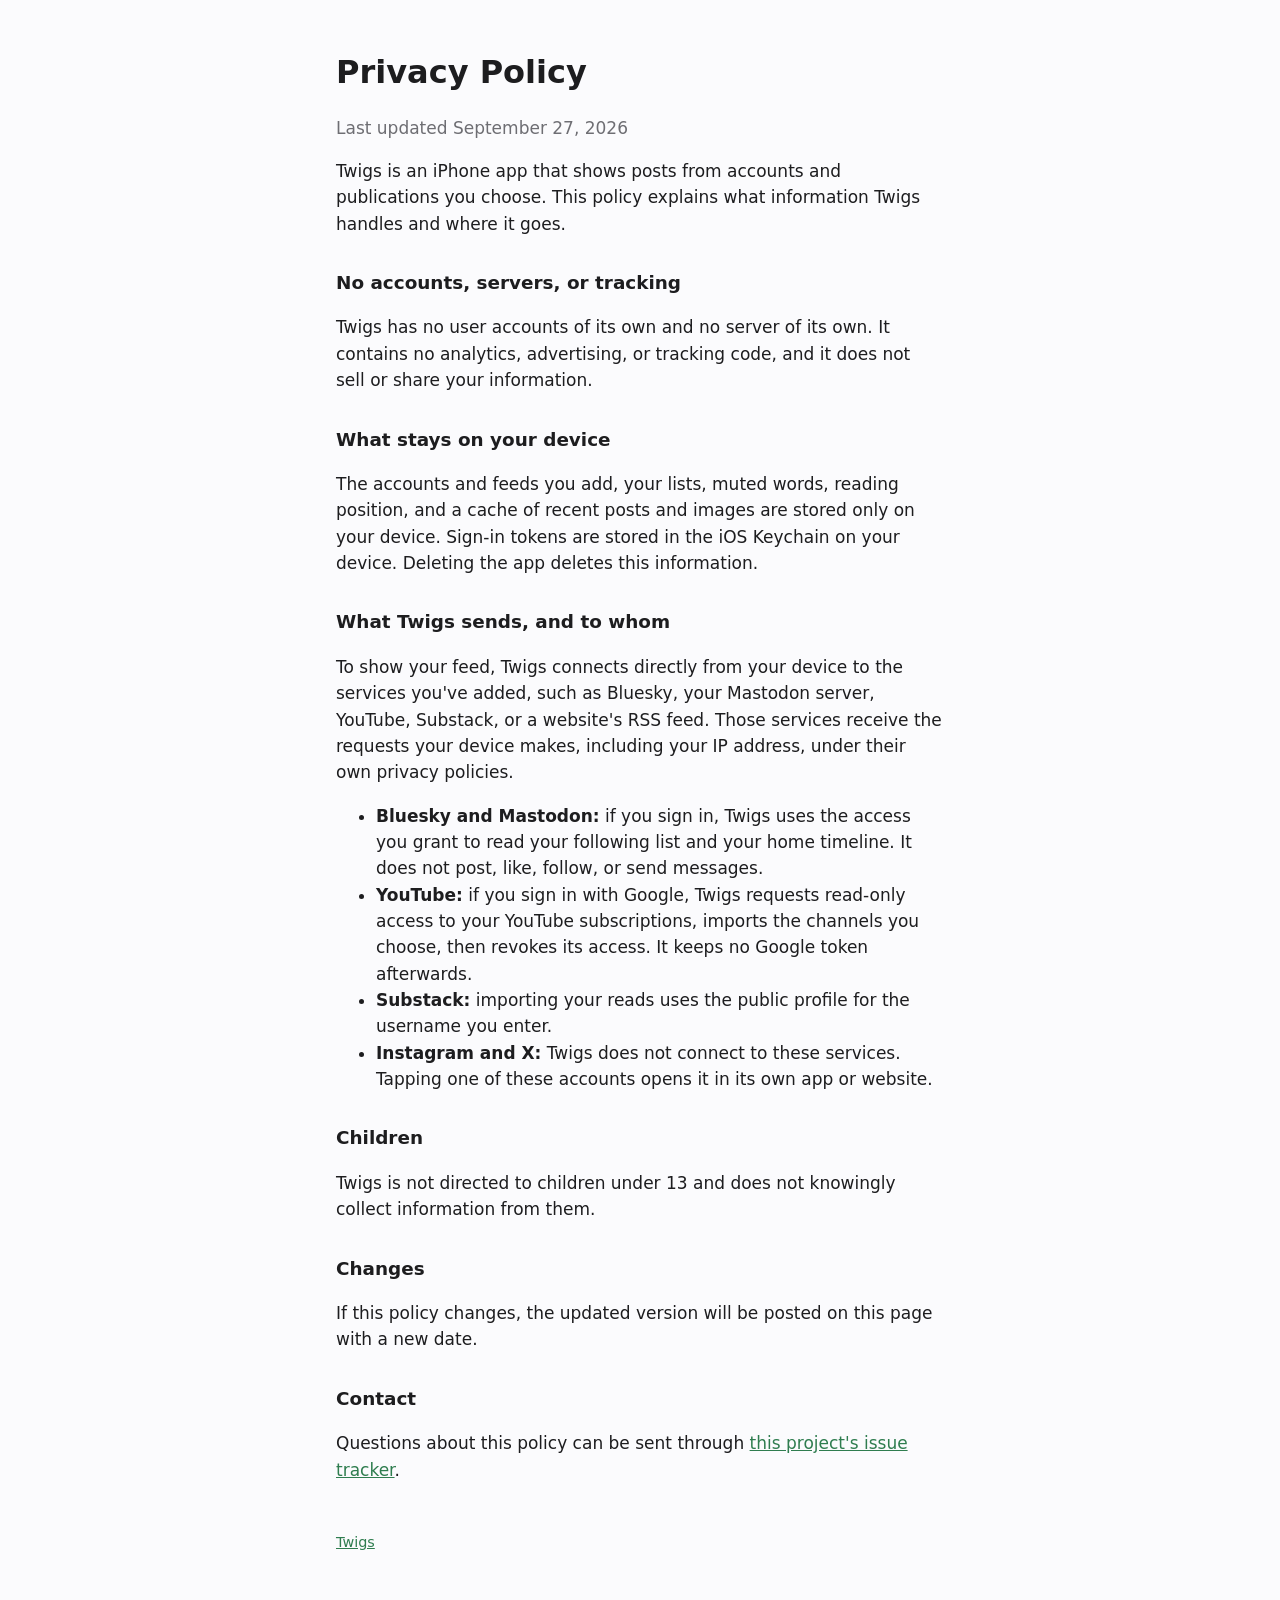
==== privacy.html @ b33a5fb1 "Host Bluesky client metadata and the privacy policy Co-Authored-By: Claude Opus 5.5 <noreply@anthrop" ====
<!doctype html>
<html lang="en">
<head>
  <meta charset="utf-8">
  <meta name="viewport" content="width=device-width, initial-scale=1">
  <title>Twigs Privacy Policy</title>
  <link rel="stylesheet" href="style.css">
</head>
<body>
  <h1>Privacy Policy</h1>
  <p class="muted">Last updated September 27, 2026</p>

  <p>Twigs is an iPhone app that shows posts from accounts and publications you choose. This policy explains what
  information Twigs handles and where it goes.</p>

  <h2>No accounts, servers, or tracking</h2>
  <p>Twigs has no user accounts of its own and no server of its own. It contains no analytics, advertising, or
  tracking code, and it does not sell or share your information.</p>

  <h2>What stays on your device</h2>
  <p>The accounts and feeds you add, your lists, muted words, reading position, and a cache of recent posts and
  images are stored only on your device. Sign-in tokens are stored in the iOS Keychain on your device. Deleting
  the app deletes this information.</p>

  <h2>What Twigs sends, and to whom</h2>
  <p>To show your feed, Twigs connects directly from your device to the services you've added, such as Bluesky,
  your Mastodon server, YouTube, Substack, or a website's RSS feed. Those services receive the requests your device
  makes, including your IP address, under their own privacy policies.</p>
  <ul>
    <li><strong>Bluesky and Mastodon:</strong> if you sign in, Twigs uses the access you grant to read your following
    list and your home timeline. It does not post, like, follow, or send messages.</li>
    <li><strong>YouTube:</strong> if you sign in with Google, Twigs requests read-only access to your YouTube
    subscriptions, imports the channels you choose, then revokes its access. It keeps no Google token afterwards.</li>
    <li><strong>Substack:</strong> importing your reads uses the public profile for the username you enter.</li>
    <li><strong>Instagram and X:</strong> Twigs does not connect to these services. Tapping one of these accounts
    opens it in its own app or website.</li>
  </ul>

  <h2>Children</h2>
  <p>Twigs is not directed to children under 13 and does not knowingly collect information from them.</p>

  <h2>Changes</h2>
  <p>If this policy changes, the updated version will be posted on this page with a new date.</p>

  <h2>Contact</h2>
  <p>Questions about this policy can be sent through
  <a href="https://github.com/elliottgriff/twigs-site/issues">this project's issue tracker</a>.</p>

  <footer><a href="index.html">Twigs</a></footer>
</body>
</html>
---- style.css ----
:root { color-scheme: light dark; --text: #1d1d1f; --muted: #6e6e73; --bg: #fbfbfd; --accent: #2f7d4f; }
@media (prefers-color-scheme: dark) { :root { --text: #f5f5f7; --muted: #a1a1a6; --bg: #121214; --accent: #6cc58f; } }
body { font: 17px/1.55 -apple-system, BlinkMacSystemFont, system-ui, sans-serif; color: var(--text); background: var(--bg);
       max-width: 38rem; margin: 3rem auto; padding: 0 16px; }
h1 { font-size: 2rem; margin-bottom: .25rem; }
h2 { font-size: 1.15rem; margin-top: 2rem; }
p.lede, .muted { color: var(--muted); }
a { color: var(--accent); }
footer { margin-top: 3rem; font-size: .9rem; color: var(--muted); }
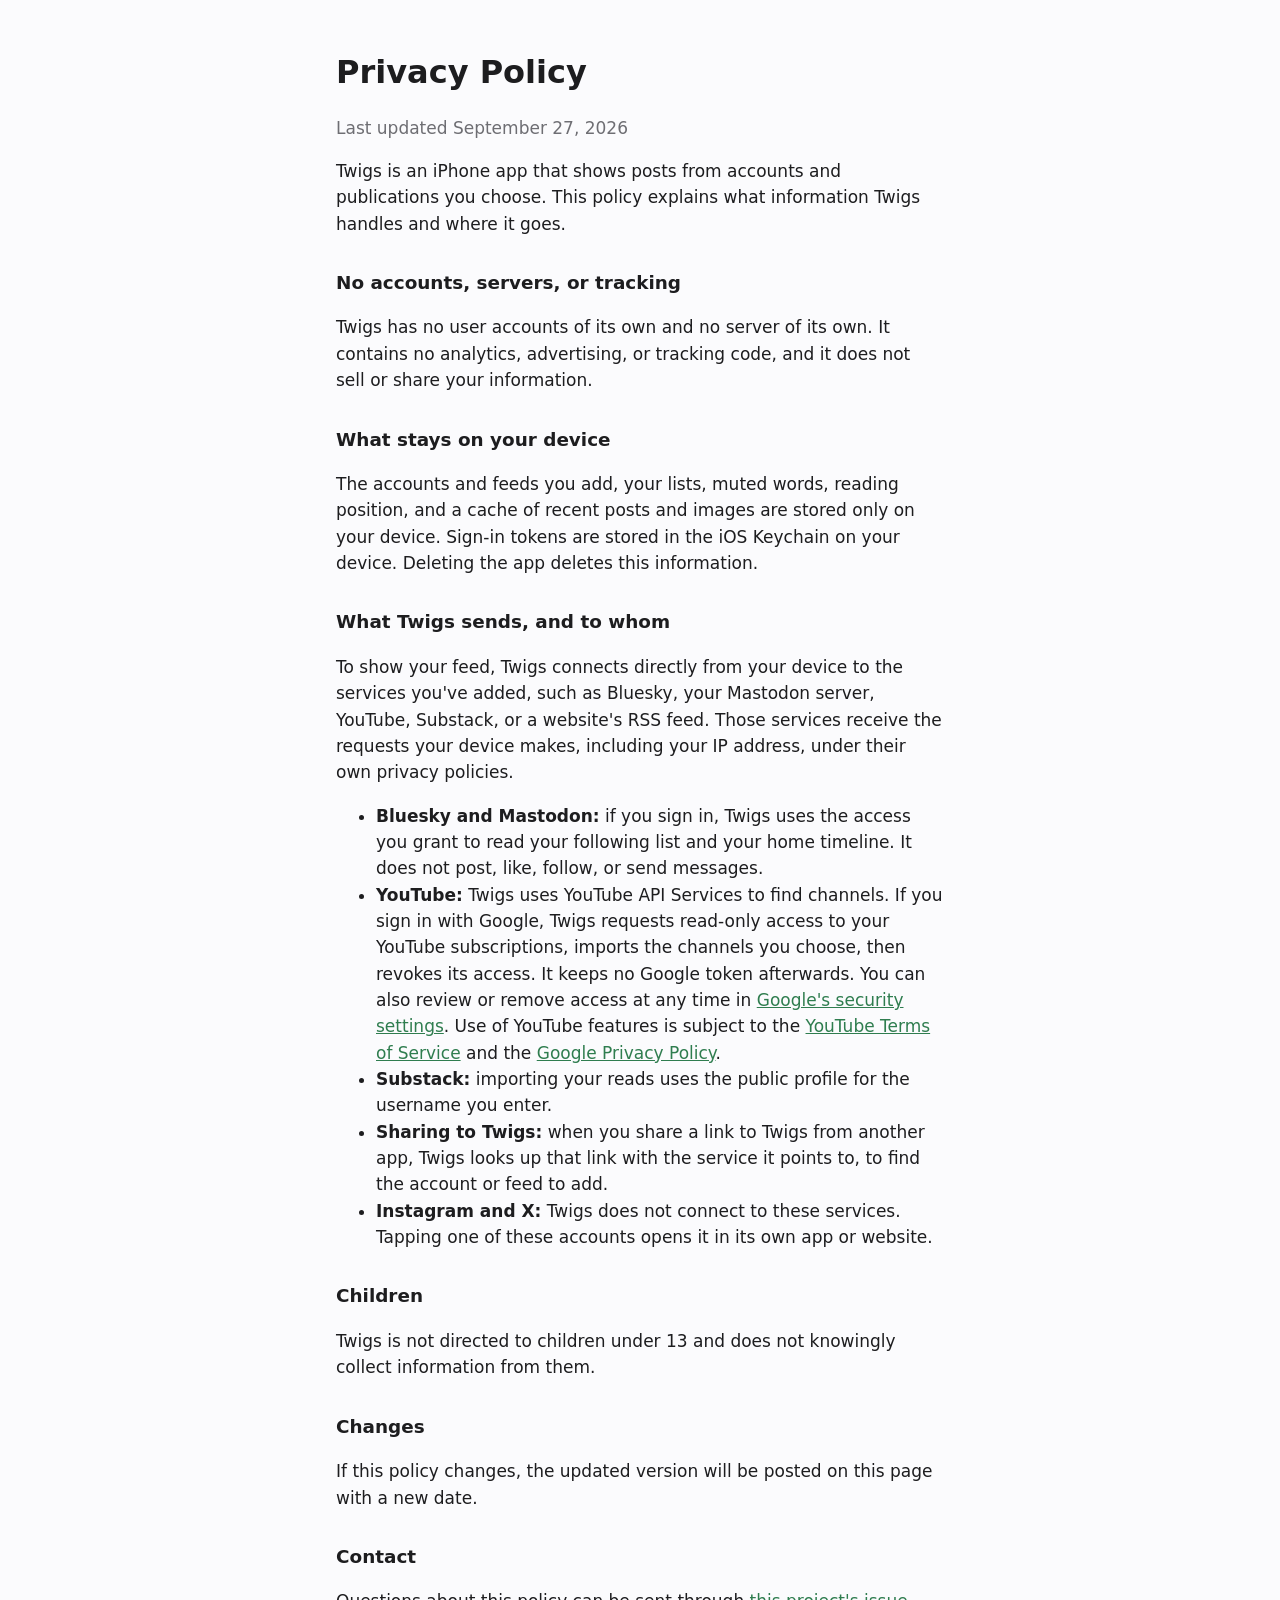
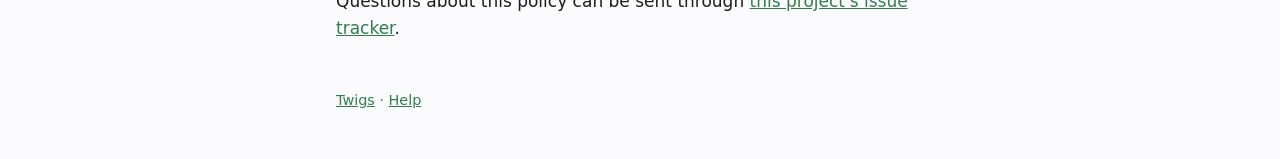
==== commit ef480078: "Add a help page and YouTube API disclosures to the privacy policy Co-Authored-By: Claude Opus 5.5 <n" ====
--- a/privacy.html
+++ b/privacy.html
@@ -29,9 +29,15 @@
   <ul>
     <li><strong>Bluesky and Mastodon:</strong> if you sign in, Twigs uses the access you grant to read your following
     list and your home timeline. It does not post, like, follow, or send messages.</li>
-    <li><strong>YouTube:</strong> if you sign in with Google, Twigs requests read-only access to your YouTube
-    subscriptions, imports the channels you choose, then revokes its access. It keeps no Google token afterwards.</li>
+    <li><strong>YouTube:</strong> Twigs uses YouTube API Services to find channels. If you sign in with Google,
+    Twigs requests read-only access to your YouTube subscriptions, imports the channels you choose, then revokes its
+    access. It keeps no Google token afterwards. You can also review or remove access at any time in
+    <a href="https://security.google.com/settings/security/permissions">Google's security settings</a>. Use of
+    YouTube features is subject to the <a href="https://www.youtube.com/t/terms">YouTube Terms of Service</a> and the
+    <a href="https://policies.google.com/privacy">Google Privacy Policy</a>.</li>
     <li><strong>Substack:</strong> importing your reads uses the public profile for the username you enter.</li>
+    <li><strong>Sharing to Twigs:</strong> when you share a link to Twigs from another app, Twigs looks up that link
+    with the service it points to, to find the account or feed to add.</li>
     <li><strong>Instagram and X:</strong> Twigs does not connect to these services. Tapping one of these accounts
     opens it in its own app or website.</li>
   </ul>
@@ -46,6 +52,6 @@
   <p>Questions about this policy can be sent through
   <a href="https://github.com/elliottgriff/twigs-site/issues">this project's issue tracker</a>.</p>
 
-  <footer><a href="index.html">Twigs</a></footer>
+  <footer><a href="index.html">Twigs</a> · <a href="support.html">Help</a></footer>
 </body>
 </html>
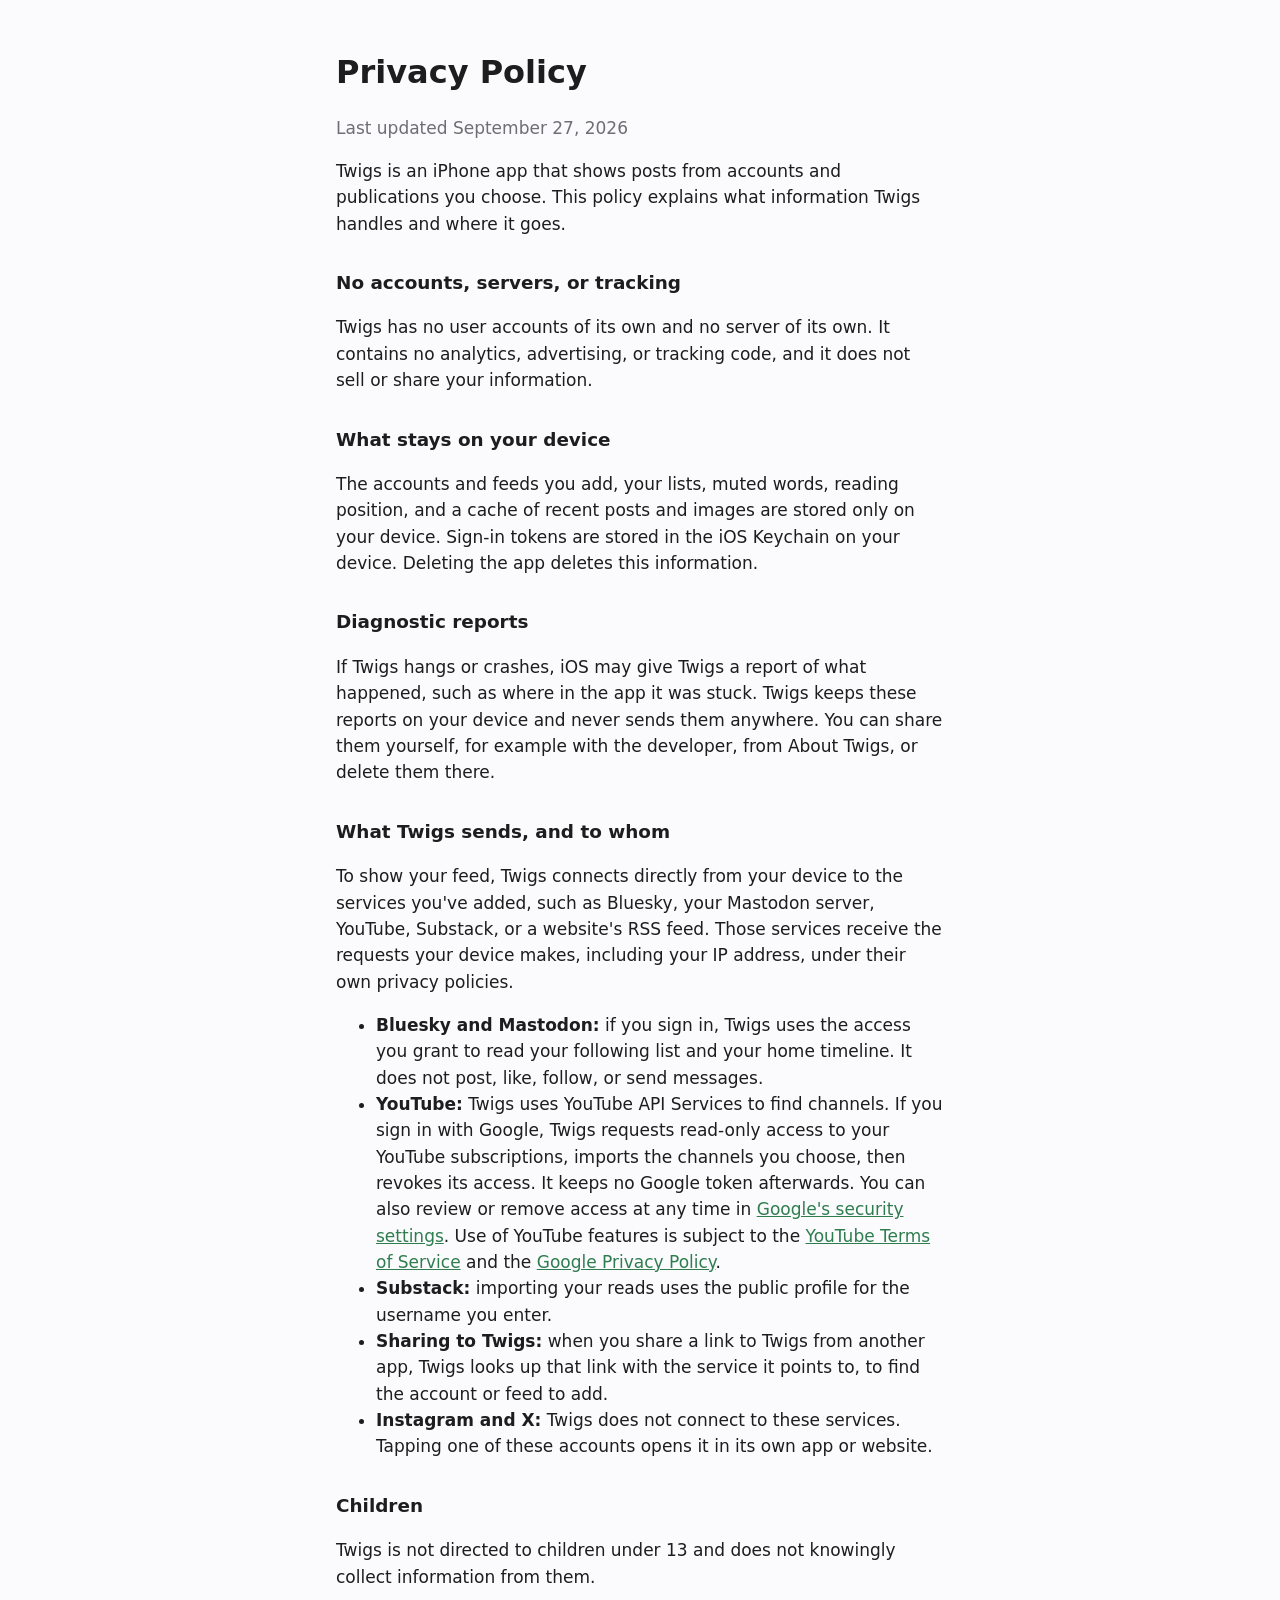
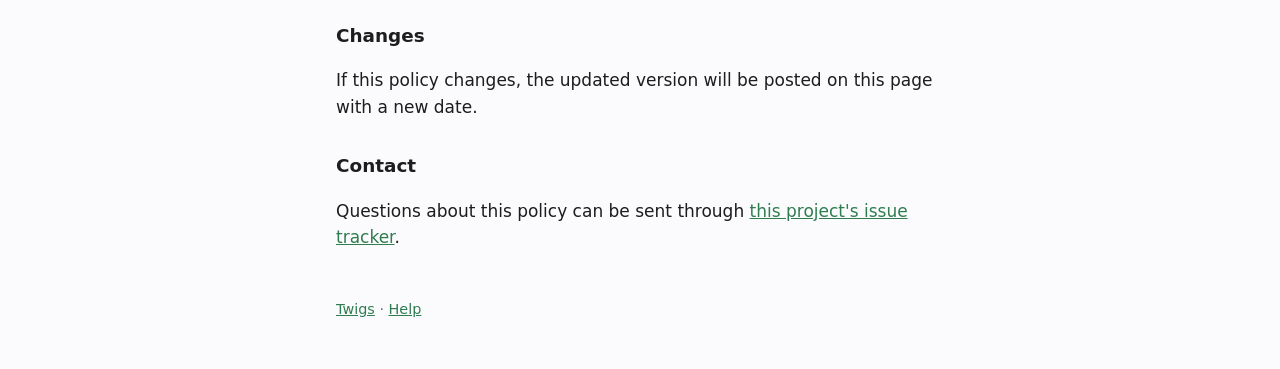
==== commit a31b3446: "Describe on-device diagnostic reports in the privacy policy Co-Authored-By: Claude Opus 5.5 <noreply" ====
--- a/privacy.html
+++ b/privacy.html
@@ -21,6 +21,11 @@
   <p>The accounts and feeds you add, your lists, muted words, reading position, and a cache of recent posts and
   images are stored only on your device. Sign-in tokens are stored in the iOS Keychain on your device. Deleting
   the app deletes this information.</p>
+
+  <h2>Diagnostic reports</h2>
+  <p>If Twigs hangs or crashes, iOS may give Twigs a report of what happened, such as where in the app it
+  was stuck. Twigs keeps these reports on your device and never sends them anywhere. You can share them
+  yourself, for example with the developer, from About Twigs, or delete them there.</p>
 
   <h2>What Twigs sends, and to whom</h2>
   <p>To show your feed, Twigs connects directly from your device to the services you've added, such as Bluesky,
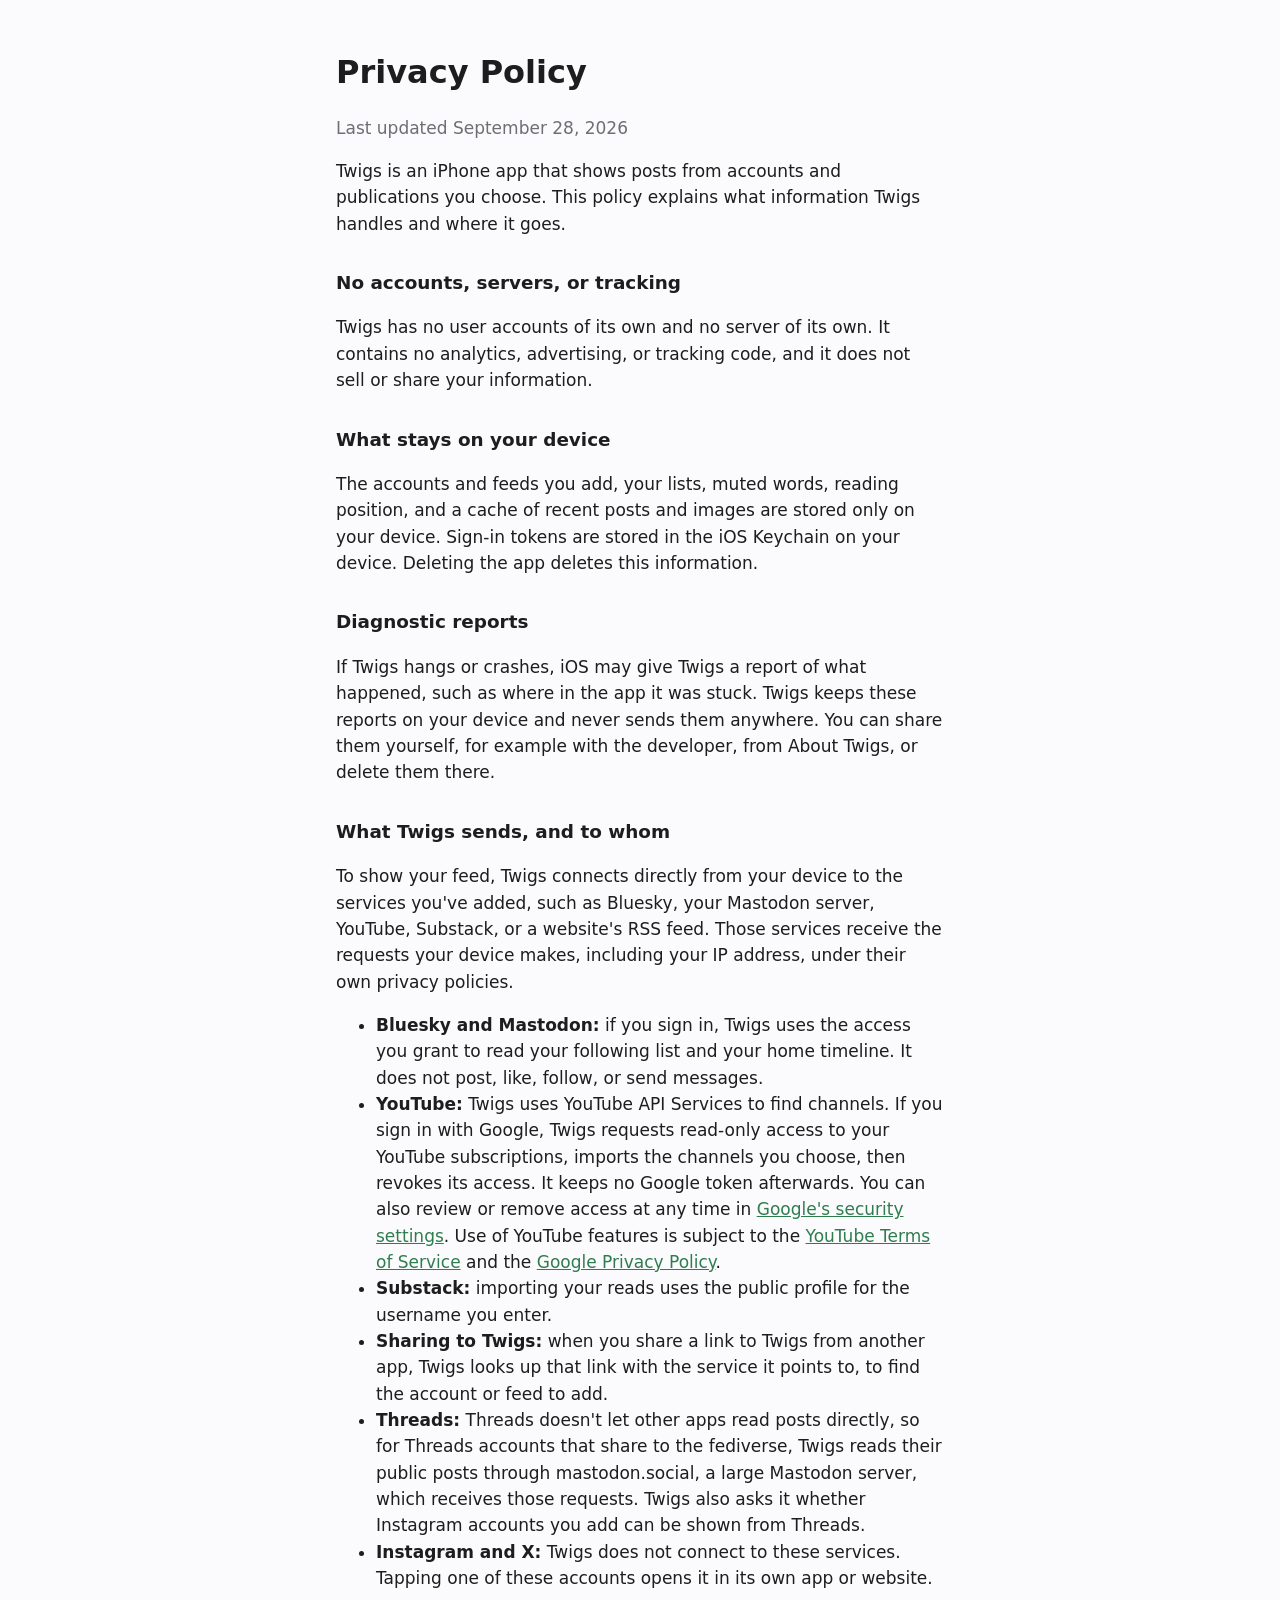
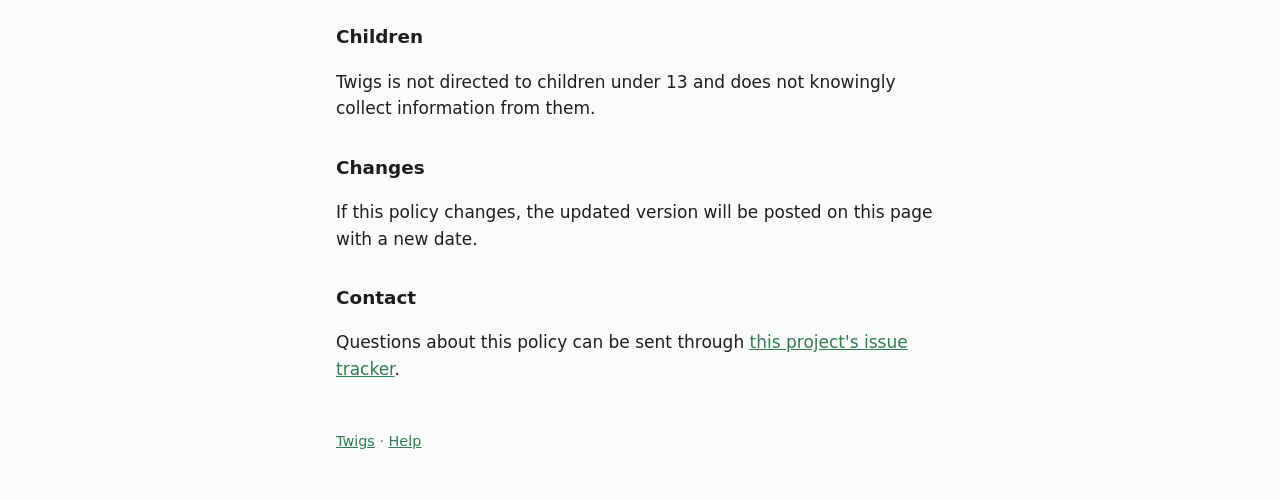
==== commit 17b31965: "Mention reading Threads posts through mastodon.social Co-Authored-By: Claude Opus 5.5 <noreply@anthr" ====
--- a/privacy.html
+++ b/privacy.html
@@ -8,7 +8,7 @@
 </head>
 <body>
   <h1>Privacy Policy</h1>
-  <p class="muted">Last updated September 27, 2026</p>
+  <p class="muted">Last updated September 28, 2026</p>
 
   <p>Twigs is an iPhone app that shows posts from accounts and publications you choose. This policy explains what
   information Twigs handles and where it goes.</p>
@@ -43,6 +43,9 @@
     <li><strong>Substack:</strong> importing your reads uses the public profile for the username you enter.</li>
     <li><strong>Sharing to Twigs:</strong> when you share a link to Twigs from another app, Twigs looks up that link
     with the service it points to, to find the account or feed to add.</li>
+    <li><strong>Threads:</strong> Threads doesn't let other apps read posts directly, so for Threads accounts that
+    share to the fediverse, Twigs reads their public posts through mastodon.social, a large Mastodon server, which
+    receives those requests. Twigs also asks it whether Instagram accounts you add can be shown from Threads.</li>
     <li><strong>Instagram and X:</strong> Twigs does not connect to these services. Tapping one of these accounts
     opens it in its own app or website.</li>
   </ul>
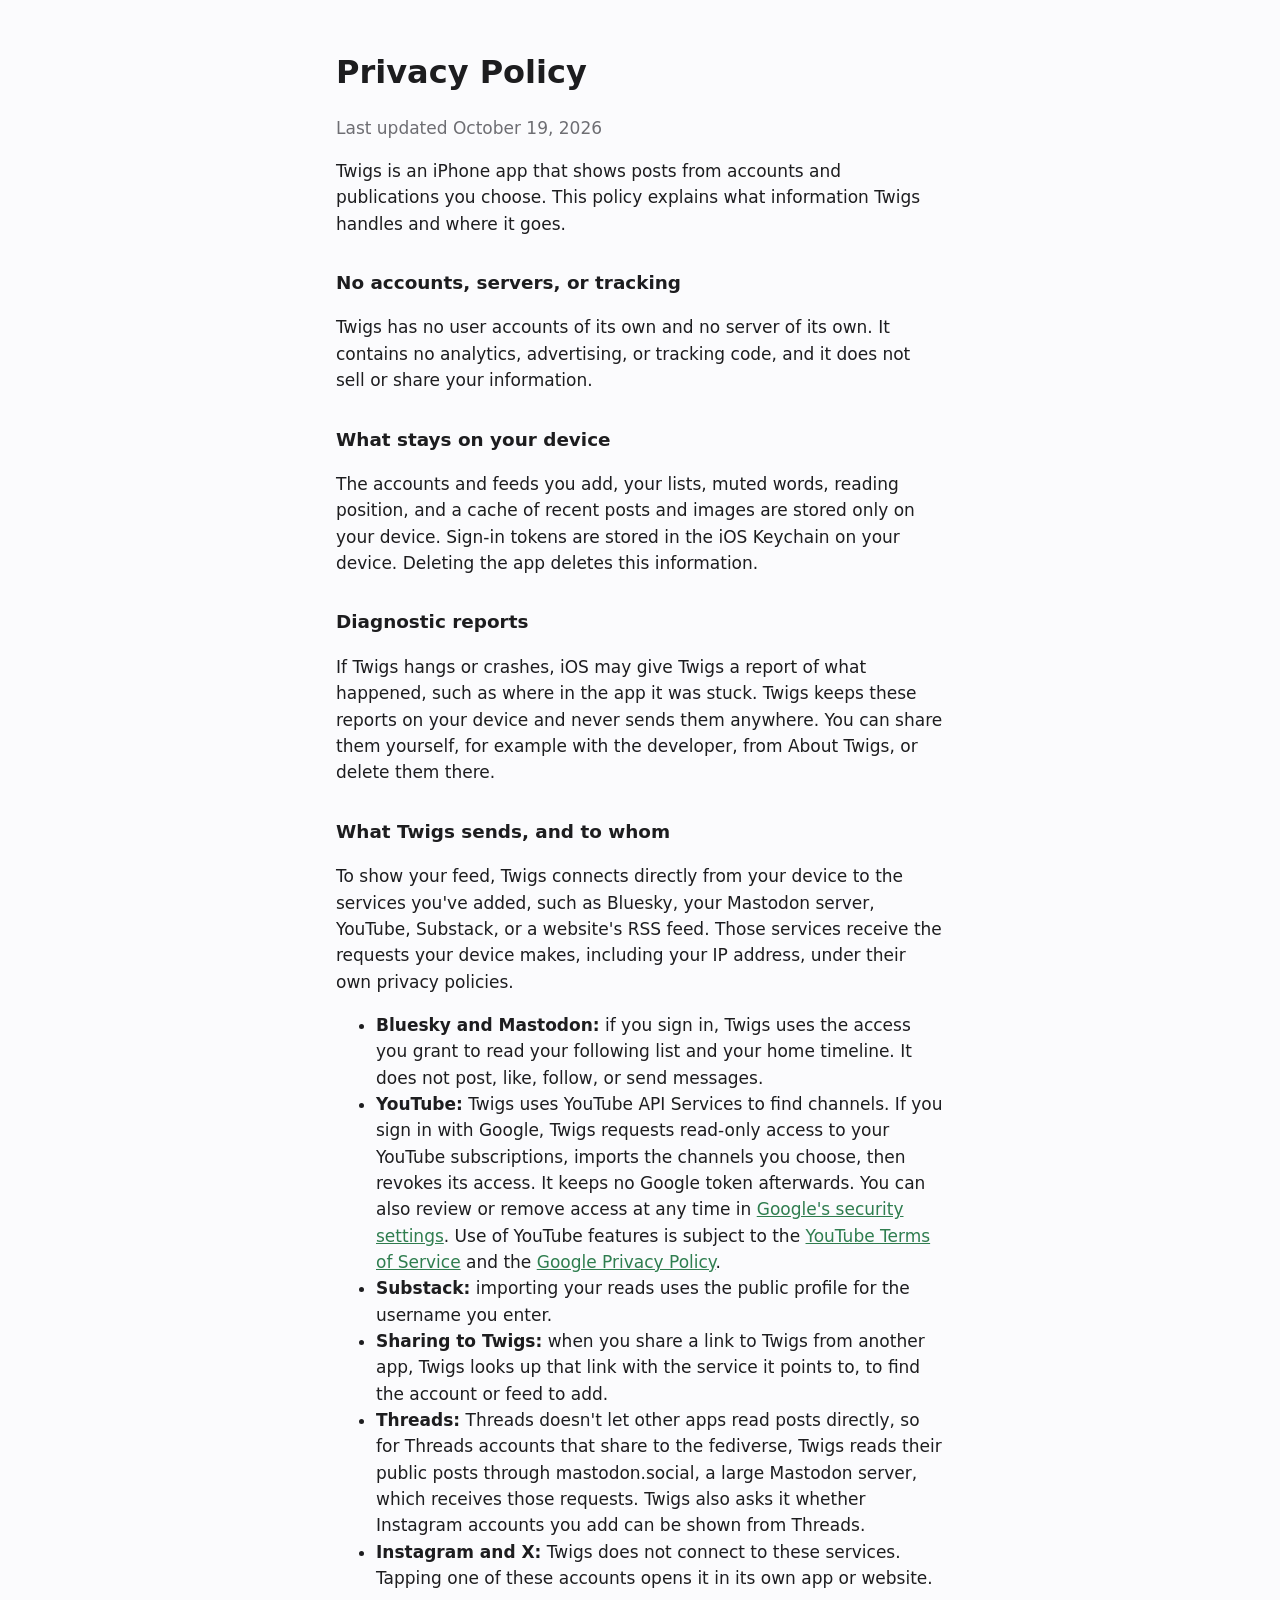
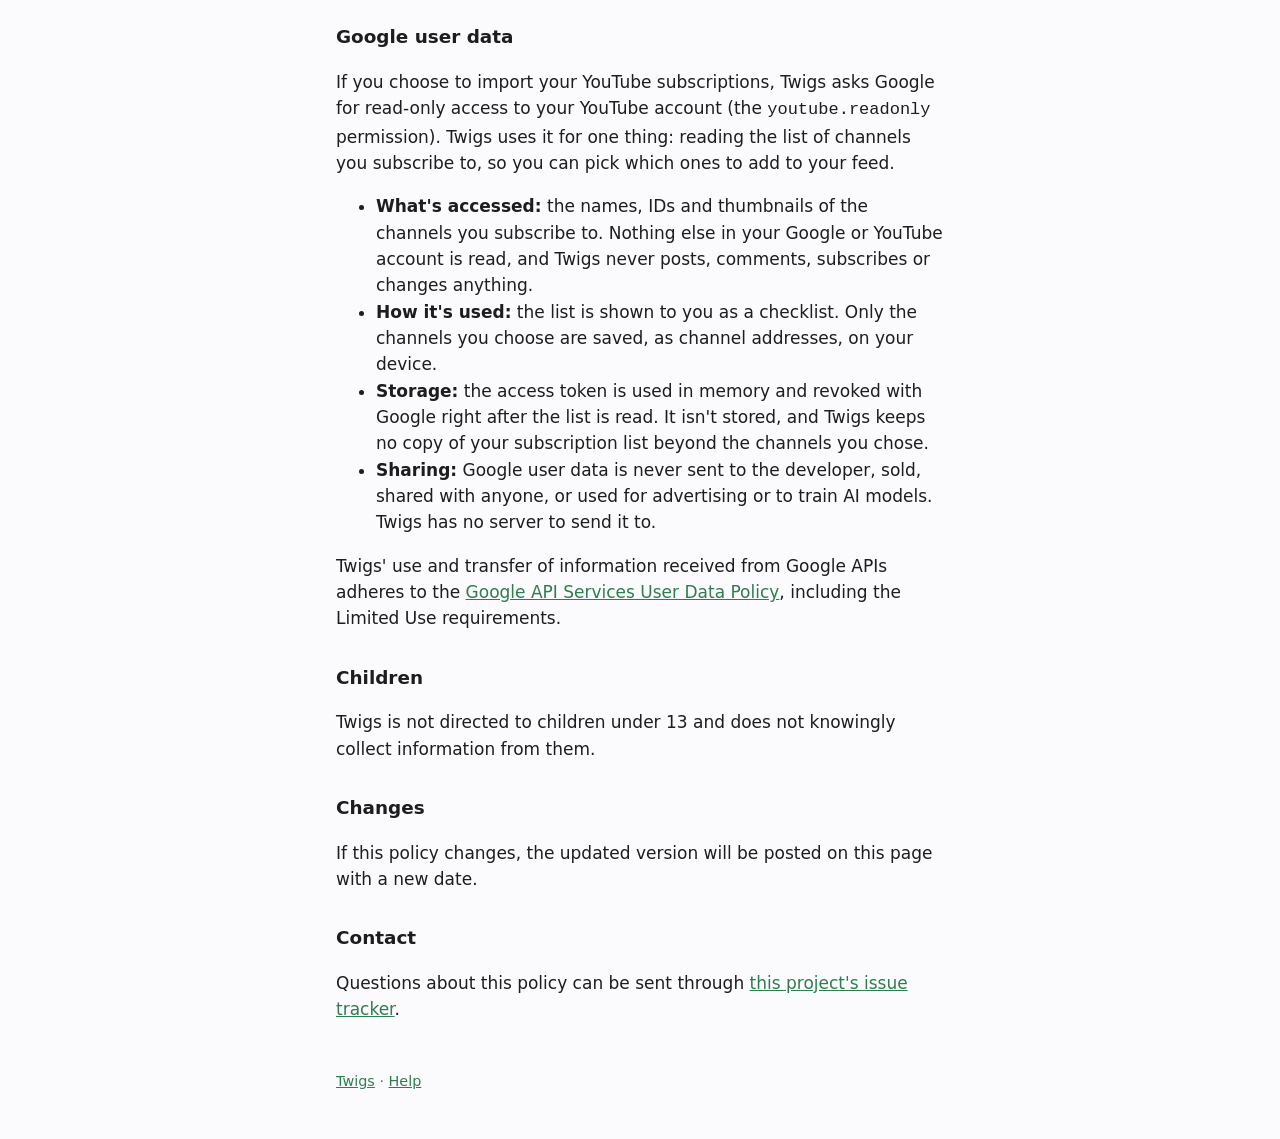
==== commit 409266d8: "Describe the app and its Google data use for OAuth verification The home page now explains what Twig" ====
--- a/privacy.html
+++ b/privacy.html
@@ -8,7 +8,7 @@
 </head>
 <body>
   <h1>Privacy Policy</h1>
-  <p class="muted">Last updated September 28, 2026</p>
+  <p class="muted">Last updated October 19, 2026</p>
 
   <p>Twigs is an iPhone app that shows posts from accounts and publications you choose. This policy explains what
   information Twigs handles and where it goes.</p>
@@ -50,6 +50,24 @@
     opens it in its own app or website.</li>
   </ul>
 
+  <h2 id="google-user-data">Google user data</h2>
+  <p>If you choose to import your YouTube subscriptions, Twigs asks Google for read-only access to your YouTube
+  account (the <code>youtube.readonly</code> permission). Twigs uses it for one thing: reading the list of channels you
+  subscribe to, so you can pick which ones to add to your feed.</p>
+  <ul>
+    <li><strong>What's accessed:</strong> the names, IDs and thumbnails of the channels you subscribe to. Nothing
+    else in your Google or YouTube account is read, and Twigs never posts, comments, subscribes or changes anything.</li>
+    <li><strong>How it's used:</strong> the list is shown to you as a checklist. Only the channels you choose are saved,
+    as channel addresses, on your device.</li>
+    <li><strong>Storage:</strong> the access token is used in memory and revoked with Google right after the list is
+    read. It isn't stored, and Twigs keeps no copy of your subscription list beyond the channels you chose.</li>
+    <li><strong>Sharing:</strong> Google user data is never sent to the developer, sold, shared with anyone, or used
+    for advertising or to train AI models. Twigs has no server to send it to.</li>
+  </ul>
+  <p>Twigs' use and transfer of information received from Google APIs adheres to the
+  <a href="https://developers.google.com/terms/api-services-user-data-policy">Google API Services User Data
+  Policy</a>, including the Limited Use requirements.</p>
+
   <h2>Children</h2>
   <p>Twigs is not directed to children under 13 and does not knowingly collect information from them.</p>
 
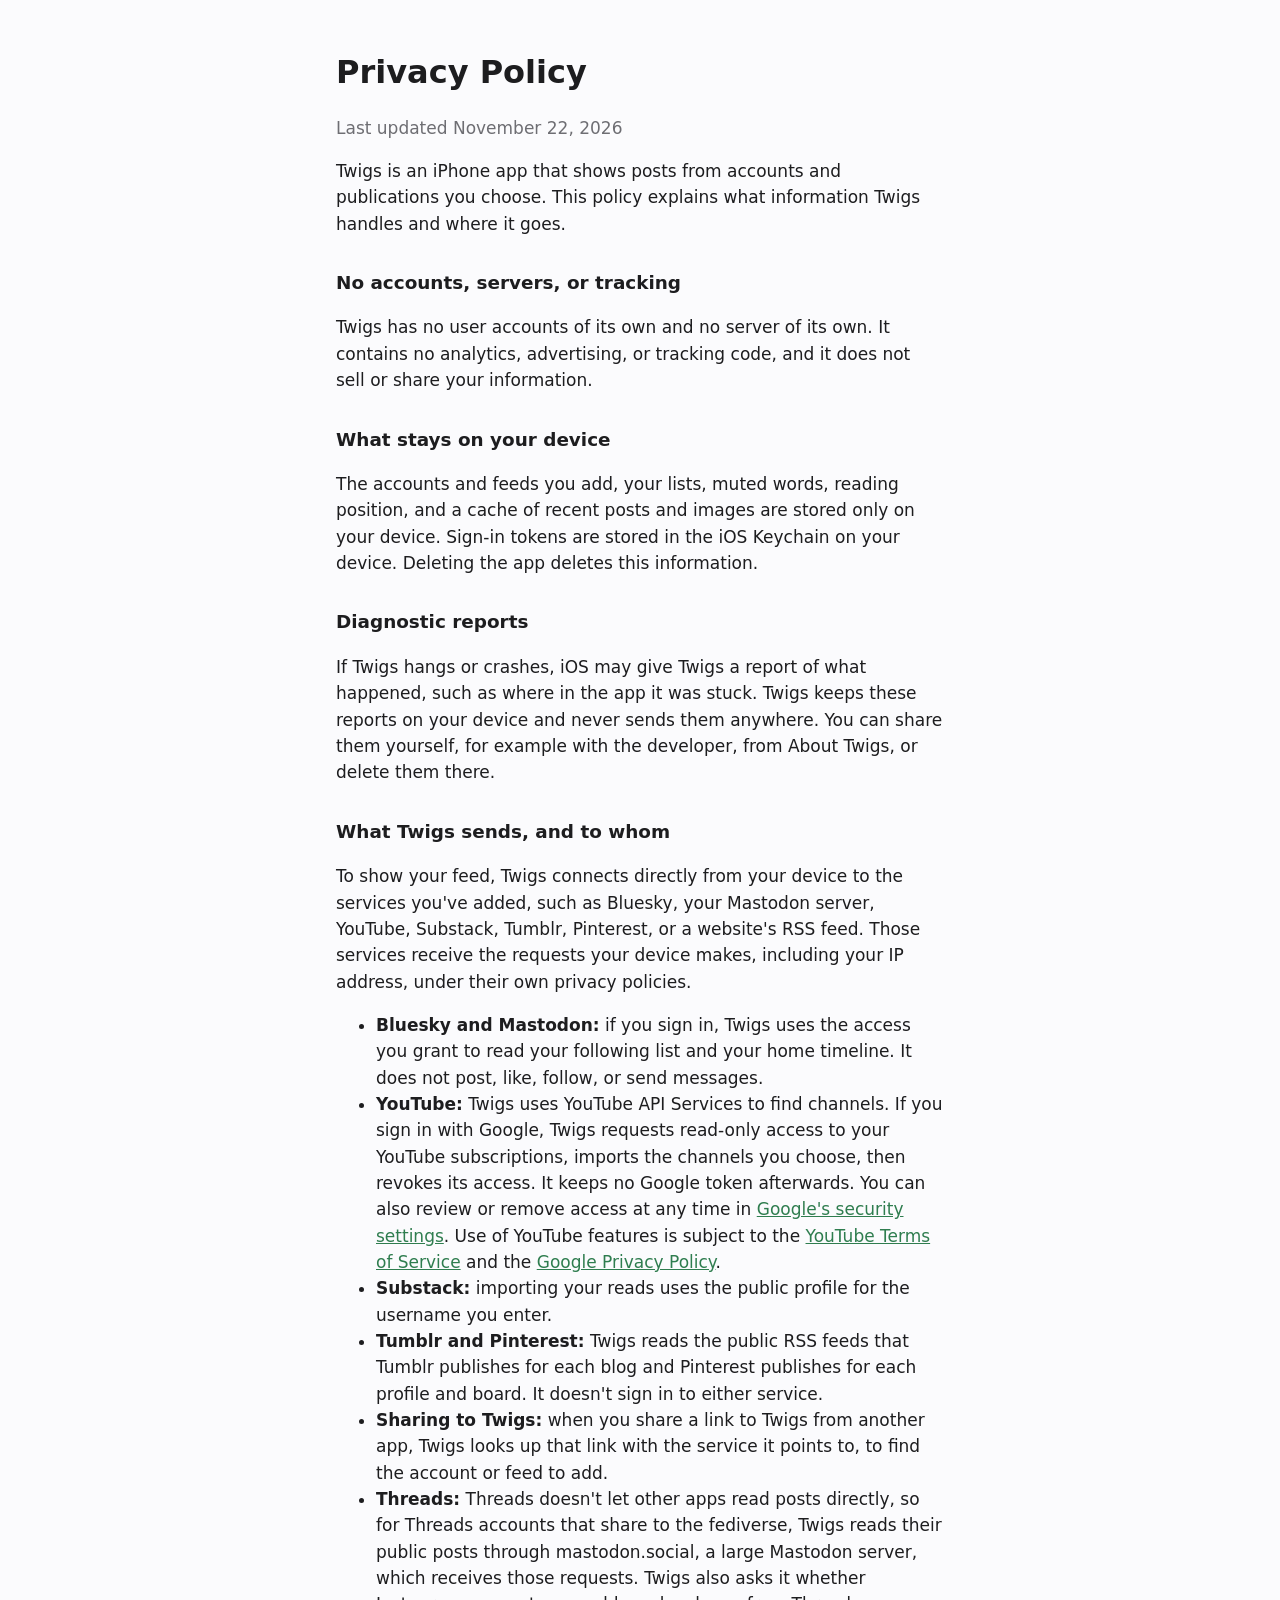
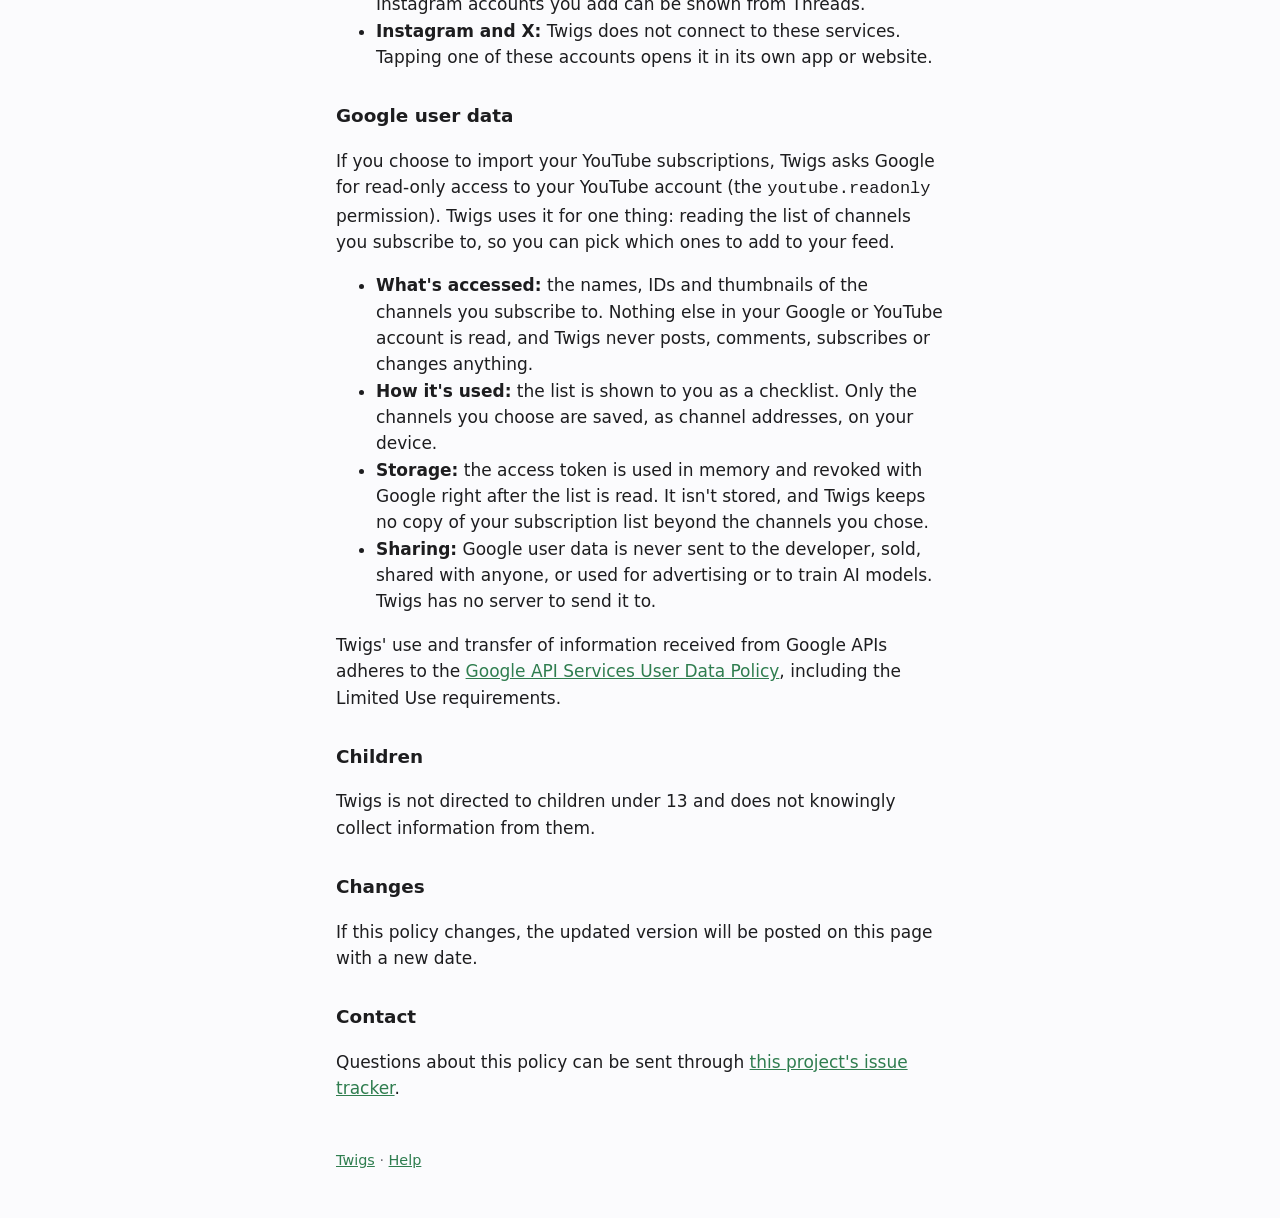
==== commit d20b2cf7: "Mention reading Tumblr and Pinterest feeds in the privacy policy Co-Authored-By: Claude Opus 5.5 <no" ====
--- a/privacy.html
+++ b/privacy.html
@@ -8,7 +8,7 @@
 </head>
 <body>
   <h1>Privacy Policy</h1>
-  <p class="muted">Last updated October 19, 2026</p>
+  <p class="muted">Last updated November 22, 2026</p>
 
   <p>Twigs is an iPhone app that shows posts from accounts and publications you choose. This policy explains what
   information Twigs handles and where it goes.</p>
@@ -29,8 +29,8 @@
 
   <h2>What Twigs sends, and to whom</h2>
   <p>To show your feed, Twigs connects directly from your device to the services you've added, such as Bluesky,
-  your Mastodon server, YouTube, Substack, or a website's RSS feed. Those services receive the requests your device
-  makes, including your IP address, under their own privacy policies.</p>
+  your Mastodon server, YouTube, Substack, Tumblr, Pinterest, or a website's RSS feed. Those services receive the
+  requests your device makes, including your IP address, under their own privacy policies.</p>
   <ul>
     <li><strong>Bluesky and Mastodon:</strong> if you sign in, Twigs uses the access you grant to read your following
     list and your home timeline. It does not post, like, follow, or send messages.</li>
@@ -41,6 +41,8 @@
     YouTube features is subject to the <a href="https://www.youtube.com/t/terms">YouTube Terms of Service</a> and the
     <a href="https://policies.google.com/privacy">Google Privacy Policy</a>.</li>
     <li><strong>Substack:</strong> importing your reads uses the public profile for the username you enter.</li>
+    <li><strong>Tumblr and Pinterest:</strong> Twigs reads the public RSS feeds that Tumblr publishes for each blog
+    and Pinterest publishes for each profile and board. It doesn't sign in to either service.</li>
     <li><strong>Sharing to Twigs:</strong> when you share a link to Twigs from another app, Twigs looks up that link
     with the service it points to, to find the account or feed to add.</li>
     <li><strong>Threads:</strong> Threads doesn't let other apps read posts directly, so for Threads accounts that
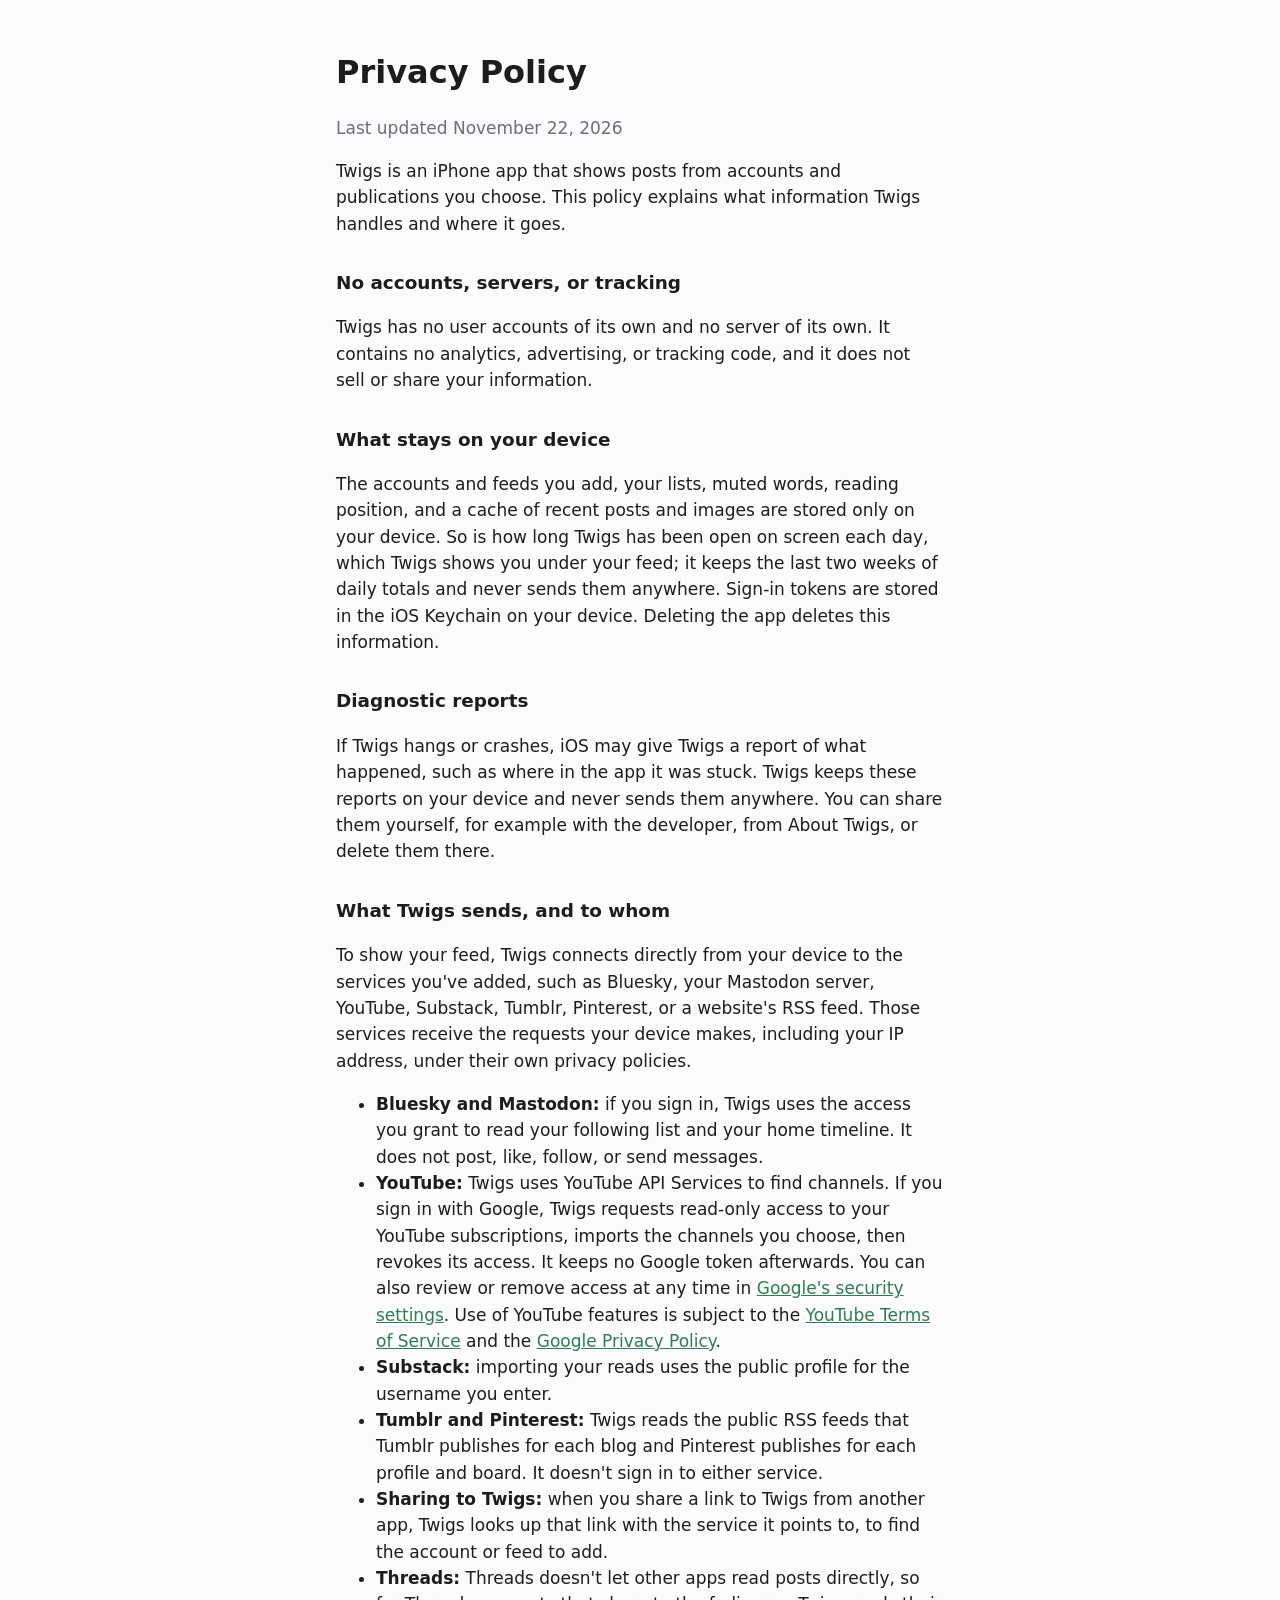
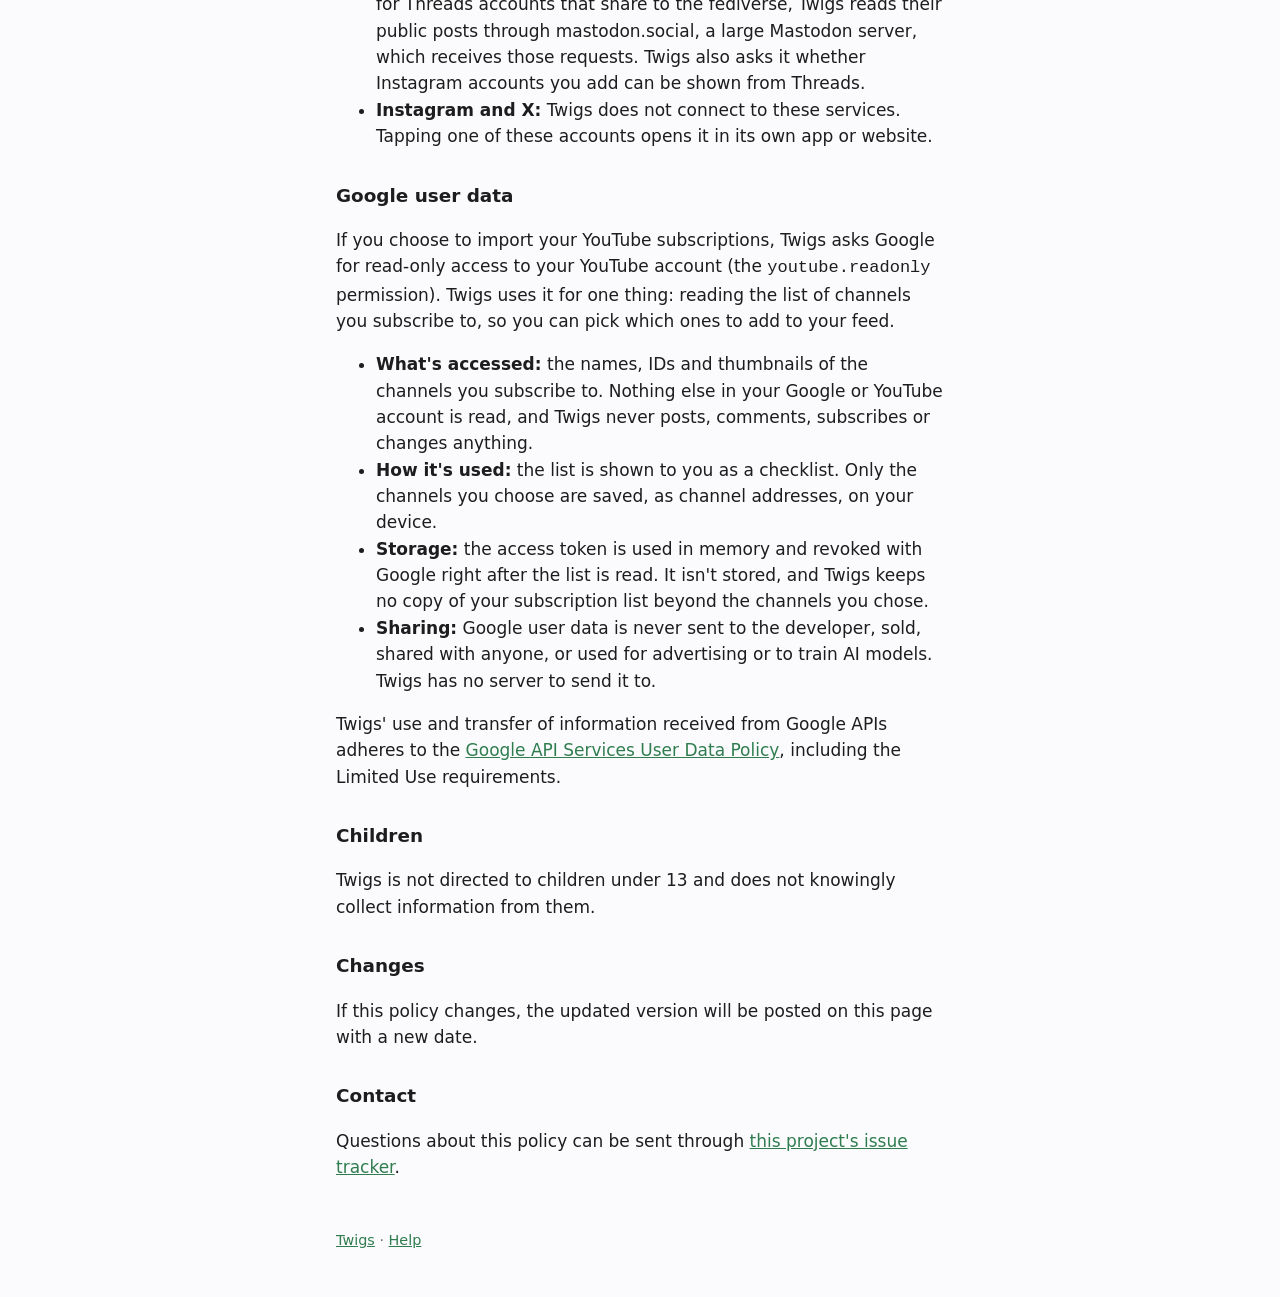
==== commit e5c96def: "Mention the on-device time-in-app totals in the privacy policy Co-Authored-By: Claude Opus 5.5 <nore" ====
--- a/privacy.html
+++ b/privacy.html
@@ -19,8 +19,9 @@
 
   <h2>What stays on your device</h2>
   <p>The accounts and feeds you add, your lists, muted words, reading position, and a cache of recent posts and
-  images are stored only on your device. Sign-in tokens are stored in the iOS Keychain on your device. Deleting
-  the app deletes this information.</p>
+  images are stored only on your device. So is how long Twigs has been open on screen each day, which Twigs
+  shows you under your feed; it keeps the last two weeks of daily totals and never sends them anywhere. Sign-in
+  tokens are stored in the iOS Keychain on your device. Deleting the app deletes this information.</p>
 
   <h2>Diagnostic reports</h2>
   <p>If Twigs hangs or crashes, iOS may give Twigs a report of what happened, such as where in the app it
